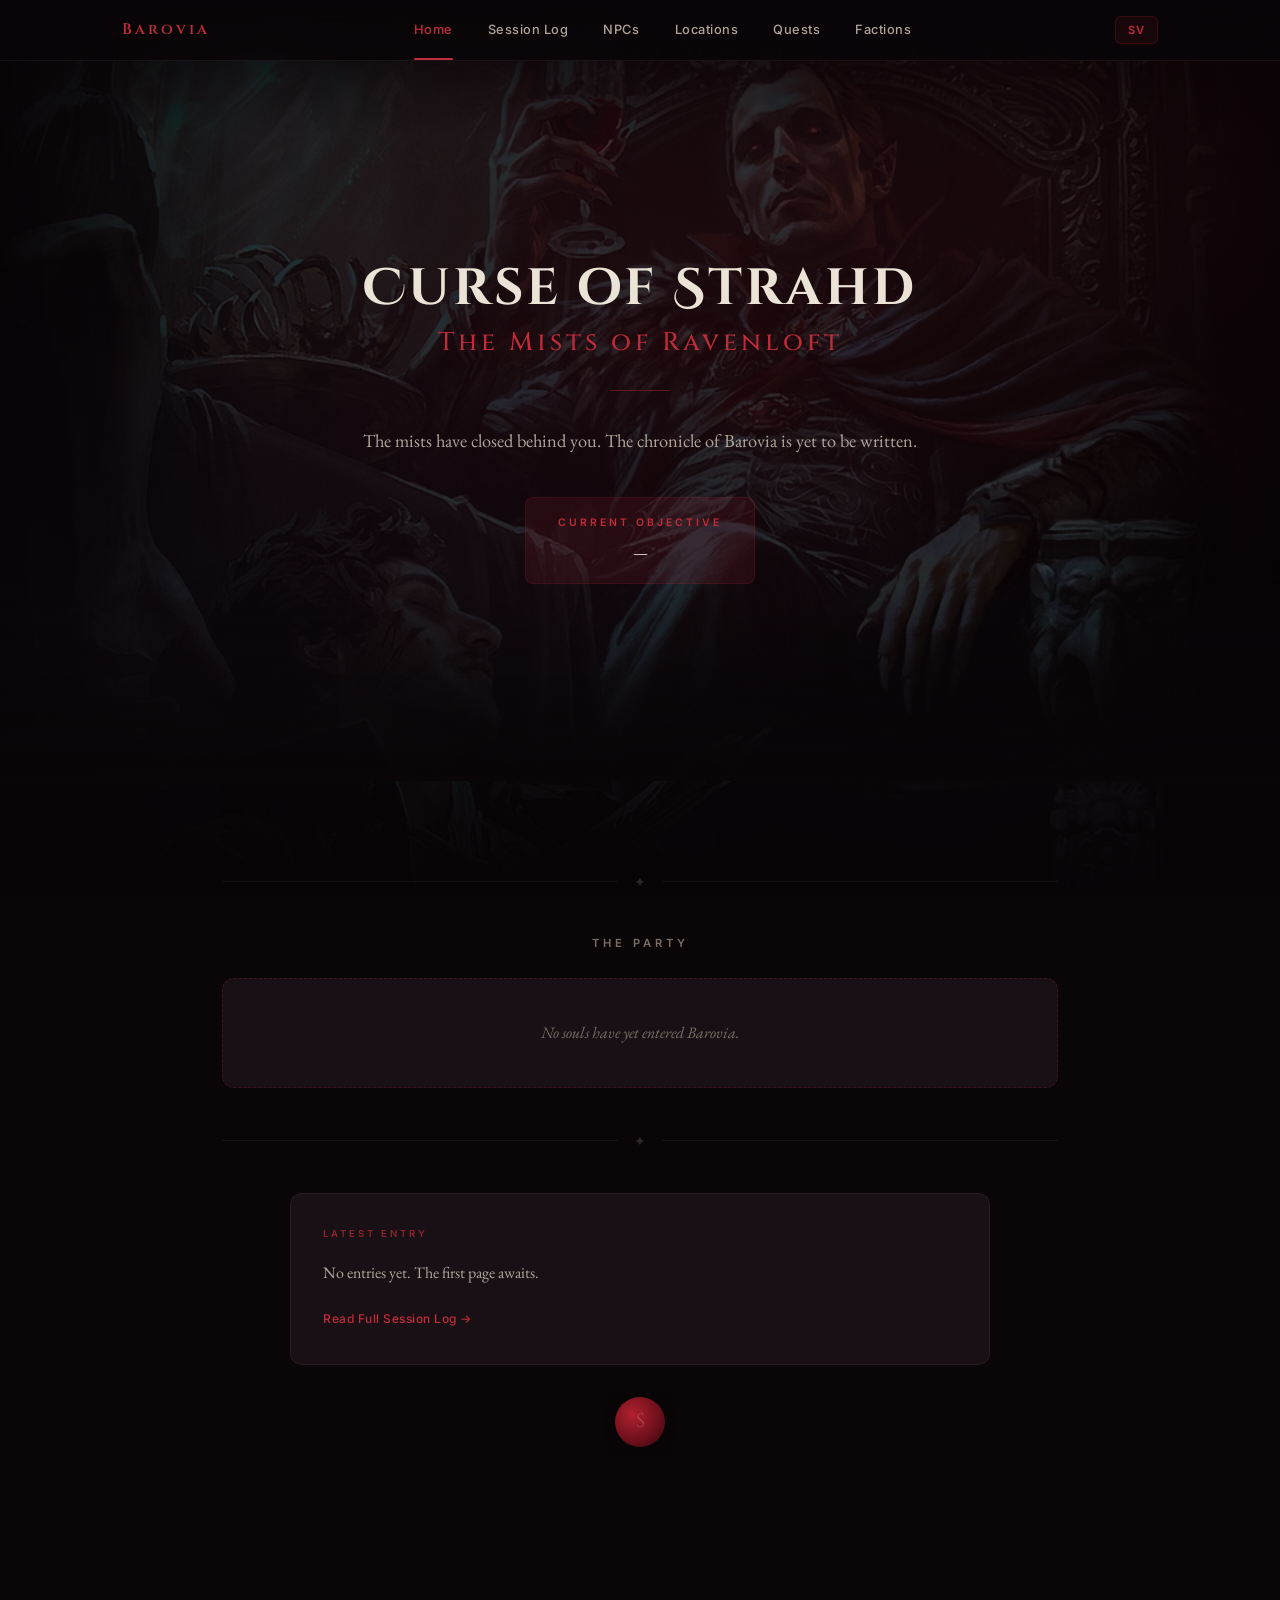
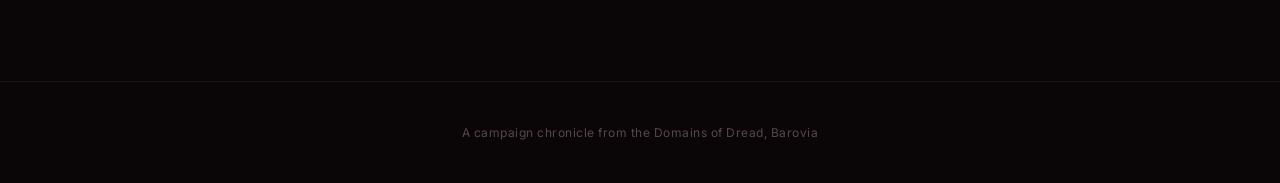
==== index.html @ 0f898496 "Initial Curse of Strahd campaign page Replica of the Phandelver campaign page (home, session log, NP" ====
<!DOCTYPE html>
<html lang="en">
<head>
  <meta charset="UTF-8">
  <meta name="viewport" content="width=device-width, initial-scale=1.0">
  <title>Curse of Strahd</title>
  <link rel="stylesheet" href="assets/css/styles.css">
  <link rel="icon" href="data:image/svg+xml,<svg xmlns='http://www.w3.org/2000/svg' viewBox='0 0 100 100'><text y='.9em' font-size='90'>🦇</text></svg>">
</head>
<body>
  <div class="page-bg"></div>

  <nav class="main-nav">
    <div class="nav-container">
      <a href="index.html" class="nav-brand">Barovia</a>
      <ul class="nav-links">
        <li><a href="index.html" data-i18n="nav.home">Home</a></li>
        <li><a href="sessions.html" data-i18n="nav.sessions">Session Log</a></li>
        <li><a href="npcs.html" data-i18n="nav.npcs">NPCs</a></li>
        <li><a href="locations.html" data-i18n="nav.locations">Locations</a></li>
        <li><a href="goals.html" data-i18n="nav.quests">Quests</a></li>
        <li><a href="factions.html" data-i18n="nav.factions">Factions</a></li>
      </ul>
      <div class="nav-right">
        <button class="lang-toggle" title="Byt till svenska">SV</button>
        <button class="nav-toggle" aria-label="Menu">☰</button>
      </div>
    </div>
  </nav>

  <section class="hero">
    <div class="hero-content">
      <h1 class="hero-title">
        Curse of Strahd
        <span>The Mists of Ravenloft</span>
      </h1>
      <div class="hero-divider"></div>
      <p class="hero-intro" data-i18n="home.intro">
        The mists have closed behind you. The chronicle of Barovia is yet to be written.
      </p>
      <div class="hero-goal">
        <span class="hero-goal-label" data-i18n="home.objective">Current Objective</span>
        <span id="hero-goal-text" data-i18n="home.objective.text">—</span>
      </div>
    </div>
  </section>

  <main class="page-wrapper">
    <div class="content-area">

      <div class="divider"><span class="divider-icon">✦</span></div>
      <h2 class="section-title" data-i18n="home.party">The Party</h2>

      <div class="party-grid" id="party-grid"></div>

      <div class="divider"><span class="divider-icon">✦</span></div>

      <div class="latest-session-preview">
        <div class="latest-session-label" data-i18n="home.latest">Latest Entry</div>
        <div class="latest-session-title" id="latest-session-title"></div>
        <div class="latest-session-summary" id="latest-summary"></div>
        <a href="sessions.html" class="btn-link" data-i18n="home.readmore">Read Full Session Log</a>
      </div>

      <div class="wax-seal">S</div>

    </div>
  </main>

  <footer class="main-footer" data-i18n="home.footer">
    A campaign chronicle from the Domains of Dread, Barovia
  </footer>

  <button class="scroll-top" aria-label="Scroll to top">↑</button>

  <script src="assets/js/data.js?v=1"></script>
  <script src="assets/js/i18n.js?v=1"></script>
  <script src="assets/js/app.js?v=1"></script>
  <script>
    campaignReady.then(() => {
      const partyGrid = document.getElementById('party-grid');
      if (!CAMPAIGN.party.length) partyGrid.innerHTML = emptyState('empty.party');
      CAMPAIGN.party.forEach(pc => {
        const card = document.createElement('div');
        card.className = 'party-card fade-in';
        card.innerHTML = `
          <div class="party-portrait">
            <img src="${pc.image}" alt="${pc.name}">
          </div>
          <div class="party-card-info">
            <div class="card-name">${pc.name}</div>
            <div class="card-detail">${pc.race} ${pc.class} (Lvl ${pc.level})</div>
            ${pc.subclass ? `<div class="card-subclass">${pc.subclass}</div>` : ''}
            <div class="card-player">${pc.player}</div>
          </div>`;
        partyGrid.appendChild(card);
      });

      function renderLatestSummary() {
        const latest = CAMPAIGN.sessions[CAMPAIGN.sessions.length - 1];
        if (!latest) {
          document.getElementById('latest-session-title').textContent = '';
          document.getElementById('latest-summary').innerHTML = `<p>${t('empty.latest')}</p>`;
          return;
        }
        document.getElementById('latest-session-title').textContent =
          `${latest.title}, ${latest.date}`;
        const st = getSessionText(latest.id);
        const recapText = (st && st.recap) || latest.what;
        const firstParagraph = recapText.split(/\n+/)[0];
        document.getElementById('latest-summary').innerHTML =
          `<p>${firstParagraph}</p>`;
      }
      renderLatestSummary();
      window.addEventListener('langchange', renderLatestSummary);
    });
  </script>
</body>
</html>
---- assets/css/styles.css ----
@import url('https://fonts.googleapis.com/css2?family=EB+Garamond:ital,wght@0,400;0,500;0,600;0,700;0,800;1,400;1,500&family=Inter:wght@300;400;500;600&family=Cinzel:wght@400;500;600;700;900&family=Cinzel+Decorative:wght@400;700;900&display=swap');

/* ═══════════════════════════════════════════════════════
   Barovian Gothic Theme
   Grave-black and bruised plum, blood-crimson accents,
   bone-white text, serif + sans-serif pairing
   ═══════════════════════════════════════════════════════ */

:root {
  /* Core palette */
  --bg-deepest: #0a0608;
  --bg-deep: #110b0e;
  --bg-card: #181014;
  --bg-card-hover: #20151b;
  --bg-surface: #271a21;
  --bg-surface-light: #312029;

  --text-primary: #ebe3d6;
  --text-secondary: #b0a49b;
  --text-muted: #7a6d68;
  --text-faded: #54484a;

  --accent-rgb: 194, 43, 58;
  --accent: #c22b3a;
  --accent-bright: #e04b58;
  --accent-dim: #8f2230;
  --accent-glow: rgba(var(--accent-rgb), 0.12);
  --accent-glow-strong: rgba(var(--accent-rgb), 0.25);

  --accent-red: #8f1a24;
  --accent-green: #4f6b4a;
  --accent-blue: #4a3a6b;

  --border: rgba(255, 235, 230, 0.06);
  --border-hover: rgba(var(--accent-rgb), 0.3);
  --shadow: rgba(0, 0, 0, 0.5);
  --shadow-heavy: rgba(0, 0, 0, 0.7);

  /* Typography */
  --font-heading: 'Cinzel', serif;
  --font-heading-decorative: 'Cinzel Decorative', 'Cinzel', serif;
  --font-body: 'EB Garamond', Georgia, serif;
  --font-ui: 'Inter', -apple-system, BlinkMacSystemFont, sans-serif;

  --radius: 8px;
  --radius-lg: 12px;
  --transition: 0.25s ease;
}

*, *::before, *::after {
  box-sizing: border-box;
  margin: 0;
  padding: 0;
}

html {
  scroll-behavior: smooth;
  font-size: 16px;
}

html {
  background-color: var(--bg-deepest);
}

body {
  font-family: var(--font-body);
  background-color: transparent;
  color: var(--text-primary);
  font-size: 1.125rem;
  line-height: 1.75;
  min-height: 100vh;
  -webkit-font-smoothing: antialiased;
}

::selection {
  background: var(--accent-glow-strong);
  color: var(--text-primary);
}

/* ═══════════════════════ NAVIGATION ═══════════════════════ */

.main-nav {
  position: sticky;
  top: 0;
  z-index: 100;
  background: rgba(10, 6, 8, 0.82);
  backdrop-filter: blur(20px);
  -webkit-backdrop-filter: blur(20px);
  border-bottom: 1px solid var(--border);
  padding: 0;
}

.nav-container {
  max-width: 1100px;
  margin: 0 auto;
  display: flex;
  align-items: center;
  justify-content: space-between;
  padding: 0 2rem;
  height: 60px;
}

.nav-brand {
  font-family: var(--font-heading);
  color: var(--accent);
  font-size: 0.95rem;
  text-decoration: none;
  letter-spacing: 3px;
  font-weight: 600;
  transition: color var(--transition);
}

.nav-brand:hover {
  color: var(--accent-bright);
}

.nav-links {
  display: flex;
  list-style: none;
  gap: 0;
  align-items: center;
}

.nav-links a {
  display: block;
  padding: 0 1.1rem;
  color: var(--text-secondary);
  text-decoration: none;
  font-family: var(--font-ui);
  font-size: 0.8rem;
  font-weight: 500;
  letter-spacing: 0.5px;
  transition: color var(--transition);
  line-height: 60px;
  position: relative;
}

.nav-links a:hover {
  color: var(--text-primary);
}

.nav-links a.active {
  color: var(--accent);
}

.nav-links a.active::after {
  content: '';
  position: absolute;
  bottom: 0;
  left: 1.1rem;
  right: 1.1rem;
  height: 2px;
  background: var(--accent);
  border-radius: 1px;
}

.nav-right {
  display: flex;
  align-items: center;
  gap: 0.75rem;
}

.lang-toggle {
  padding: 0.35rem 0.75rem;
  font-family: var(--font-ui);
  font-size: 0.7rem;
  font-weight: 600;
  letter-spacing: 1px;
  background: rgba(var(--accent-rgb), 0.08);
  border: 1px solid rgba(var(--accent-rgb), 0.2);
  border-radius: 6px;
  color: var(--accent);
  cursor: pointer;
  transition: all var(--transition);
}

.lang-toggle:hover {
  background: rgba(var(--accent-rgb), 0.15);
  border-color: var(--accent);
}

.nav-toggle {
  display: none;
  background: none;
  border: none;
  color: var(--text-secondary);
  font-size: 1.3rem;
  cursor: pointer;
  padding: 0.5rem;
}

/* ═══════════════════════ HERO SECTION ═══════════════════════ */

.hero {
  position: relative;
  min-height: 80vh;
  display: flex;
  align-items: center;
  justify-content: center;
  text-align: center;
  overflow: hidden;
  background: transparent;
}

.hero::before {
  content: '';
  position: absolute;
  inset: 0;
  background:
    radial-gradient(ellipse at 50% 40%, rgba(var(--accent-rgb), 0.06) 0%, transparent 60%),
    radial-gradient(ellipse at 20% 80%, rgba(60, 40, 90, 0.07) 0%, transparent 50%),
    radial-gradient(ellipse at 80% 20%, rgba(140, 16, 30, 0.08) 0%, transparent 50%);
}

.hero::after {
  content: '';
  position: absolute;
  bottom: 0;
  left: 0;
  right: 0;
  height: 200px;
  background: linear-gradient(to top, var(--bg-deepest), transparent);
}

.hero-content {
  position: relative;
  z-index: 2;
  max-width: 720px;
  padding: 4rem 2rem;
}

.hero-subtitle {
  font-family: var(--font-ui);
  color: var(--text-muted);
  font-size: 0.75rem;
  font-weight: 500;
  letter-spacing: 4px;
  text-transform: uppercase;
  margin-bottom: 1.5rem;
}

.hero-title {
  font-family: var(--font-heading-decorative);
  color: var(--text-primary);
  font-size: clamp(2rem, 5vw, 3.2rem);
  font-weight: 700;
  letter-spacing: 3px;
  margin-bottom: 0.5rem;
  line-height: 1.2;
}

.hero-title span {
  display: block;
  text-shadow: 0 0 24px rgba(var(--accent-rgb), 0.35);
  font-family: var(--font-heading);
  font-size: 0.5em;
  color: var(--accent);
  letter-spacing: 4px;
  margin-top: 0.5rem;
  font-weight: 500;
}

.hero-divider {
  width: 60px;
  height: 1px;
  background: var(--accent-dim);
  margin: 2rem auto;
  opacity: 0.6;
}

.hero-intro {
  color: var(--text-secondary);
  font-size: 1.15rem;
  max-width: 600px;
  margin: 0 auto 2.5rem;
  line-height: 1.85;
}

.hero-goal {
  display: inline-block;
  background: var(--accent-glow);
  border: 1px solid rgba(var(--accent-rgb), 0.15);
  border-radius: var(--radius);
  padding: 1rem 2rem;
  color: var(--text-primary);
  font-family: var(--font-body);
  font-size: 1rem;
}

.hero-goal-label {
  display: block;
  font-family: var(--font-ui);
  font-size: 0.65rem;
  font-weight: 600;
  text-transform: uppercase;
  letter-spacing: 3px;
  margin-bottom: 0.4rem;
  color: var(--accent);
}

/* ═══════════════════════ PAGE STRUCTURE ═══════════════════════ */

.page-wrapper {
  min-height: 100vh;
  background: transparent;
  position: relative;
}

/* Fixed background with fade overlay */
.page-bg {
  position: fixed;
  top: 0;
  left: 0;
  right: 0;
  bottom: 0;
  z-index: -1;
  background: url('../images/bg-strahd.webp') center center / cover no-repeat fixed;
  opacity: 0.22;
  filter: saturate(0.7) contrast(1.05);
  pointer-events: none;
}

.page-bg::after {
  content: '';
  position: absolute;
  inset: 0;
  background:
    linear-gradient(180deg, var(--bg-deepest) 0%, transparent 15%, transparent 70%, var(--bg-deepest) 100%),
    linear-gradient(90deg, var(--bg-deepest) 0%, transparent 20%, transparent 80%, var(--bg-deepest) 100%),
    radial-gradient(ellipse at 50% 30%, rgba(120, 10, 25, 0.25) 0%, transparent 70%);
}

.content-area {
  max-width: 900px;
  margin: 0 auto;
  padding: 3rem 2rem 6rem;
}

.content-area.wide {
  max-width: 1100px;
}

.page-header {
  text-align: center;
  padding: 4rem 2rem 2.5rem;
  border-bottom: 1px solid var(--border);
}

.page-title {
  font-family: var(--font-heading);
  color: var(--text-primary);
  font-size: clamp(1.6rem, 3.5vw, 2.2rem);
  letter-spacing: 3px;
  font-weight: 600;
  margin-bottom: 0.5rem;
}

.page-subtitle {
  font-family: var(--font-ui);
  color: var(--text-muted);
  font-size: 0.85rem;
  font-weight: 400;
  letter-spacing: 0.5px;
}

/* ═══════════════════════ DIVIDERS ═══════════════════════ */

.divider {
  display: flex;
  align-items: center;
  gap: 1rem;
  margin: 2.5rem 0;
  color: var(--text-faded);
}

.divider::before, .divider::after {
  content: '';
  flex: 1;
  height: 1px;
  background: var(--border);
}

.divider-icon {
  font-size: 0.9rem;
  opacity: 0.5;
}

/* ═══════════════════════ PARTY SECTION ═══════════════════════ */

.section-title {
  font-family: var(--font-ui);
  text-align: center;
  font-size: 0.7rem;
  font-weight: 600;
  letter-spacing: 4px;
  text-transform: uppercase;
  color: var(--text-muted);
  margin-bottom: 1.5rem;
}

.party-grid {
  display: grid;
  grid-template-columns: repeat(4, 1fr);
  gap: 1.25rem;
  margin: 0 0 2rem;
}

.party-card {
  background: var(--bg-card);
  border: 1px solid var(--border);
  border-radius: var(--radius-lg);
  overflow: hidden;
  text-align: center;
  transition: all var(--transition);
}

.party-card:hover {
  border-color: var(--border-hover);
  transform: translateY(-2px);
  box-shadow: 0 8px 30px rgba(0, 0, 0, 0.3);
}

.party-portrait {
  width: 100%;
  aspect-ratio: 1;
  overflow: hidden;
  background: var(--bg-surface);
}

.party-portrait img {
  width: 100%;
  height: 100%;
  object-fit: cover;
  object-position: center 15%;
  transition: transform 0.4s ease;
}

.party-card:hover .party-portrait img {
  transform: scale(1.05);
}

.party-card-info {
  padding: 1rem;
}

.party-card .card-name {
  font-family: var(--font-heading);
  color: var(--text-primary);
  font-size: 0.9rem;
  font-weight: 600;
  letter-spacing: 1px;
}

.party-card .card-detail {
  font-family: var(--font-ui);
  color: var(--text-muted);
  font-size: 0.75rem;
  margin-top: 0.15rem;
  font-weight: 400;
}

.party-card .card-subclass {
  font-family: var(--font-ui);
  color: var(--accent);
  font-size: 0.7rem;
  margin-top: 0.1rem;
  font-weight: 500;
  font-style: italic;
}

.party-card .card-player {
  font-family: var(--font-ui);
  font-size: 0.65rem;
  color: var(--text-faded);
  margin-top: 0.4rem;
  text-transform: uppercase;
  letter-spacing: 1.5px;
  font-weight: 500;
}

/* ═══════════════════════ SESSION LOG ═══════════════════════ */

.session-list {
  display: flex;
  flex-direction: column;
  gap: 1rem;
}

.session-entry {
  background: var(--bg-card);
  border: 1px solid var(--border);
  border-radius: var(--radius-lg);
  overflow: hidden;
  transition: border-color var(--transition);
}

.session-entry:hover,
.session-entry.open {
  border-color: rgba(255, 255, 255, 0.1);
}

.session-header {
  display: flex;
  align-items: center;
  justify-content: space-between;
  padding: 1.25rem 1.5rem;
  cursor: pointer;
  user-select: none;
  transition: background var(--transition);
}

.session-header:hover {
  background: rgba(255, 255, 255, 0.02);
}

.session-header-left {
  display: flex;
  align-items: center;
  gap: 1rem;
}

.session-number {
  font-family: var(--font-heading);
  color: var(--accent-dim);
  font-size: 1.2rem;
  font-weight: 600;
  min-width: 40px;
  opacity: 0.7;
}

.session-title {
  font-family: var(--font-heading);
  color: var(--text-primary);
  font-size: 1rem;
  letter-spacing: 1px;
  font-weight: 500;
}

.session-date {
  font-family: var(--font-ui);
  color: var(--text-muted);
  font-size: 0.75rem;
  margin-top: 0.1rem;
}

.session-toggle {
  color: var(--text-faded);
  font-size: 0.8rem;
  transition: transform var(--transition);
}

.session-entry.open .session-toggle {
  transform: rotate(180deg);
}

.session-body {
  max-height: 0;
  overflow: hidden;
  transition: max-height 0.5s ease;
}

.session-entry.open .session-body {
  max-height: 8000px;
}

.session-content {
  padding: 0 1.5rem 2rem;
}

.session-category {
  margin-top: 2rem;
}

.session-category:first-child {
  margin-top: 0.5rem;
}

.category-header {
  display: flex;
  align-items: center;
  gap: 0.5rem;
  margin-bottom: 0.75rem;
}

.category-icon {
  font-size: 0.9rem;
  width: 20px;
  text-align: center;
  opacity: 0.7;
}

.category-title {
  font-family: var(--font-ui);
  font-size: 0.7rem;
  font-weight: 600;
  letter-spacing: 2px;
  text-transform: uppercase;
  color: var(--accent-dim);
}

/* Prose style for session content */
.session-prose {
  color: var(--text-secondary);
  font-size: 1.05rem;
  line-height: 1.85;
}

.session-prose p {
  margin-bottom: 0.75rem;
  text-indent: 0;
}

.session-prose p:last-child {
  margin-bottom: 0;
}

/* Keep bullet lists as fallback */
.category-list {
  list-style: none;
  padding-left: 0;
}

.category-list li {
  position: relative;
  padding: 0.2rem 0 0.2rem 1rem;
  color: var(--text-secondary);
  font-size: 1rem;
  line-height: 1.75;
}

.category-list li::before {
  content: '·';
  position: absolute;
  left: 0;
  color: var(--accent-dim);
  font-weight: 700;
}

.session-goal-box {
  margin-top: 2rem;
  padding: 1.25rem 1.5rem;
  background: var(--accent-glow);
  border-left: 2px solid var(--accent-dim);
  border-radius: 0 var(--radius) var(--radius) 0;
}

.session-goal-text {
  color: var(--text-primary);
  font-style: italic;
  font-size: 1.05rem;
  line-height: 1.7;
}

/* ═══════════════════════ SEARCH & FILTER ═══════════════════════ */

.search-bar {
  display: flex;
  gap: 0.75rem;
  margin-bottom: 2rem;
  align-items: center;
  flex-wrap: wrap;
}

.search-input {
  flex: 1;
  min-width: 200px;
  padding: 0.7rem 1rem;
  font-family: var(--font-ui);
  font-size: 0.85rem;
  background: var(--bg-card);
  border: 1px solid var(--border);
  border-radius: var(--radius);
  color: var(--text-primary);
  transition: all var(--transition);
}

.search-input::placeholder {
  color: var(--text-faded);
}

.search-input:focus {
  outline: none;
  border-color: var(--accent-dim);
  box-shadow: 0 0 0 3px var(--accent-glow);
}

.filter-btn {
  padding: 0.5rem 0.9rem;
  font-family: var(--font-ui);
  font-size: 0.7rem;
  font-weight: 600;
  letter-spacing: 0.5px;
  background: var(--bg-card);
  border: 1px solid var(--border);
  border-radius: var(--radius);
  color: var(--text-muted);
  cursor: pointer;
  transition: all var(--transition);
}

.filter-btn:hover {
  border-color: rgba(255, 255, 255, 0.15);
  color: var(--text-primary);
}

.filter-btn.active {
  border-color: var(--accent-dim);
  color: var(--accent);
  background: var(--accent-glow);
}

/* ═══════════════════════ NPC CARDS ═══════════════════════ */

.npc-grid {
  display: grid;
  grid-template-columns: repeat(auto-fill, minmax(260px, 1fr));
  gap: 1.25rem;
}

.npc-card {
  background: var(--bg-card);
  border: 1px solid var(--border);
  border-radius: var(--radius-lg);
  overflow: hidden;
  transition: all var(--transition);
}

.npc-card:hover {
  border-color: var(--border-hover);
  transform: translateY(-3px);
  box-shadow: 0 12px 40px rgba(0, 0, 0, 0.3);
}

.npc-portrait {
  width: 100%;
  aspect-ratio: 1;
  background: var(--bg-surface);
  display: flex;
  align-items: center;
  justify-content: center;
  position: relative;
  overflow: hidden;
}

.npc-portrait img {
  width: 100%;
  height: 100%;
  object-fit: cover;
  object-position: center 15%;
  transition: transform 0.4s ease;
}

.npc-card:hover .npc-portrait img {
  transform: scale(1.05);
}

.npc-portrait-placeholder {
  font-family: var(--font-heading);
  color: var(--accent-dim);
  font-size: 2.5rem;
  opacity: 0.25;
}

.npc-info {
  padding: 1.25rem;
}

.npc-name {
  font-family: var(--font-heading);
  color: var(--text-primary);
  font-size: 1rem;
  font-weight: 600;
  letter-spacing: 0.5px;
  margin-bottom: 0.6rem;
}

.npc-detail {
  font-size: 0.9rem;
  color: var(--text-secondary);
  margin-bottom: 0.5rem;
  line-height: 1.6;
}

.npc-detail-label {
  font-family: var(--font-ui);
  font-size: 0.6rem;
  font-weight: 600;
  text-transform: uppercase;
  letter-spacing: 1.5px;
  color: var(--text-muted);
  display: block;
  margin-bottom: 0.2rem;
}

.npc-locations {
  display: flex;
  flex-wrap: wrap;
  gap: 0.35rem;
  margin-top: 0.5rem;
}

.npc-tag {
  display: inline-block;
  padding: 0.2rem 0.6rem;
  font-family: var(--font-ui);
  font-size: 0.6rem;
  font-weight: 500;
  letter-spacing: 0.3px;
  background: var(--bg-surface);
  border: 1px solid var(--border);
  border-radius: 4px;
  color: var(--text-muted);
}

.npc-session-badge {
  display: inline-block;
  padding: 0.2rem 0.6rem;
  font-family: var(--font-ui);
  font-size: 0.6rem;
  font-weight: 500;
  background: var(--accent-glow);
  border-radius: 4px;
  color: var(--accent-dim);
  margin-top: 0.75rem;
}

/* ═══════════════════════ LOCATION CARDS ═══════════════════════ */

.location-grid {
  display: grid;
  grid-template-columns: repeat(auto-fill, minmax(340px, 1fr));
  gap: 1.25rem;
}

.location-card {
  background: var(--bg-card);
  border: 1px solid var(--border);
  border-radius: var(--radius-lg);
  overflow: hidden;
  transition: all var(--transition);
}

.location-card:hover {
  border-color: rgba(255, 255, 255, 0.1);
  box-shadow: 0 8px 24px rgba(0, 0, 0, 0.2);
}

.location-card-header {
  padding: 1.25rem 1.5rem;
  border-bottom: 1px solid var(--border);
  display: flex;
  justify-content: space-between;
  align-items: center;
}

.location-name {
  font-family: var(--font-heading);
  color: var(--text-primary);
  font-size: 1rem;
  font-weight: 600;
  letter-spacing: 0.5px;
}

.location-sessions {
  display: flex;
  gap: 0.3rem;
}

.location-session-tag {
  display: inline-block;
  padding: 0.15rem 0.5rem;
  font-family: var(--font-ui);
  font-size: 0.6rem;
  font-weight: 600;
  background: var(--accent-glow);
  border-radius: 4px;
  color: var(--accent-dim);
  letter-spacing: 0.5px;
}

.location-events {
  padding: 1rem 1.5rem 1.25rem;
  list-style: none;
}

.location-events li {
  position: relative;
  padding: 0.35rem 0 0.35rem 1.5rem;
  font-size: 0.9rem;
  color: var(--text-secondary);
  line-height: 1.65;
  border-left: 1px solid rgba(var(--accent-rgb), 0.12);
  margin-left: 0.25rem;
}

.location-events li::before {
  content: '';
  position: absolute;
  left: -3.5px;
  top: 0.75rem;
  width: 7px;
  height: 7px;
  border-radius: 50%;
  background: var(--accent-dim);
  opacity: 0.6;
}

/* ═══════════════════════ QUEST / GOALS ═══════════════════════ */

.goals-board {
  display: grid;
  gap: 2.5rem;
}

.goals-section-title {
  font-family: var(--font-ui);
  font-size: 0.7rem;
  font-weight: 600;
  letter-spacing: 3px;
  text-transform: uppercase;
  color: var(--text-muted);
  margin-bottom: 1rem;
  padding-bottom: 0.75rem;
  border-bottom: 1px solid var(--border);
  display: flex;
  align-items: center;
  gap: 0.5rem;
}

.quest-list {
  display: flex;
  flex-direction: column;
  gap: 0.75rem;
}

.quest-card {
  display: flex;
  align-items: flex-start;
  gap: 1rem;
  padding: 1.25rem 1.5rem;
  background: var(--bg-card);
  border: 1px solid var(--border);
  border-radius: var(--radius-lg);
  transition: all var(--transition);
}

.quest-card:hover {
  border-color: rgba(255, 255, 255, 0.1);
  background: var(--bg-card-hover);
}

.quest-card.completed {
  opacity: 0.45;
}

.quest-card.completed .quest-text {
  text-decoration: line-through;
  text-decoration-color: var(--text-faded);
}

.quest-icon {
  font-size: 1.2rem;
  min-width: 24px;
  text-align: center;
  padding-top: 0.15rem;
}

.quest-content {
  flex: 1;
}

.quest-text {
  color: var(--text-primary);
  font-size: 1rem;
  line-height: 1.6;
}

.quest-meta {
  font-family: var(--font-ui);
  font-size: 0.65rem;
  font-weight: 500;
  color: var(--text-faded);
  letter-spacing: 1px;
  text-transform: uppercase;
  margin-top: 0.25rem;
}

/* ═══════════════════════ LATEST SESSION PREVIEW ═══════════════════════ */

.latest-session-preview {
  max-width: 700px;
  margin: 2.5rem auto 0;
  background: var(--bg-card);
  border: 1px solid var(--border);
  border-radius: var(--radius-lg);
  padding: 2rem;
}

.latest-session-label {
  font-family: var(--font-ui);
  font-size: 0.6rem;
  font-weight: 600;
  text-transform: uppercase;
  letter-spacing: 3px;
  color: var(--accent-dim);
  margin-bottom: 0.5rem;
}

.latest-session-title {
  font-family: var(--font-heading);
  color: var(--text-primary);
  font-size: 1.2rem;
  font-weight: 500;
  letter-spacing: 1px;
  margin-bottom: 1rem;
}

.latest-session-summary {
  color: var(--text-secondary);
  font-size: 1rem;
  line-height: 1.8;
}

.btn-link {
  display: inline-block;
  margin-top: 1.25rem;
  font-family: var(--font-ui);
  font-size: 0.75rem;
  font-weight: 500;
  letter-spacing: 0.5px;
  color: var(--accent);
  text-decoration: none;
  transition: color var(--transition);
}

.btn-link:hover {
  color: var(--accent-bright);
}

.btn-link::after {
  content: ' →';
}

/* ═══════════════════════ FACTIONS ═══════════════════════ */

.faction-grid {
  display: grid;
  grid-template-columns: repeat(auto-fill, minmax(340px, 1fr));
  gap: 2rem;
}

.faction-card {
  background: var(--bg-card);
  border: 1px solid var(--border);
  border-radius: var(--radius-lg);
  padding: 2rem;
  transition: border-color var(--transition), box-shadow var(--transition);
}

.faction-card:hover {
  border-color: var(--border-hover);
  box-shadow: 0 4px 20px var(--shadow);
}

.faction-header {
  display: flex;
  align-items: center;
  gap: 0.75rem;
  margin-bottom: 1rem;
}

.faction-icon {
  font-size: 1.8rem;
}

.faction-name {
  font-family: var(--font-heading);
  font-size: 1.3rem;
  color: var(--accent);
  letter-spacing: 0.04em;
}

.faction-description {
  color: var(--text-secondary);
  font-size: 1rem;
  line-height: 1.7;
  margin-bottom: 1.5rem;
}

.faction-section {
  margin-top: 1rem;
}

.faction-label {
  font-family: var(--font-ui);
  font-size: 0.7rem;
  font-weight: 600;
  text-transform: uppercase;
  letter-spacing: 0.08em;
  color: var(--accent-dim);
  margin-bottom: 0.5rem;
}

.faction-tags {
  display: flex;
  flex-wrap: wrap;
  gap: 0.4rem;
}

.faction-member-tag,
.faction-contact-tag {
  font-family: var(--font-ui);
  font-size: 0.8rem;
  padding: 0.25rem 0.75rem;
  border-radius: 999px;
  border: 1px solid var(--border);
}

.faction-member-tag {
  background: var(--accent-glow);
  color: var(--accent-bright);
  border-color: var(--accent-dim);
}

.faction-contact-tag {
  background: var(--bg-surface);
  color: var(--text-secondary);
}

/* ═══════════════════════ EMPTY STATE ═══════════════════════ */

.empty-state {
  grid-column: 1 / -1;
  text-align: center;
  padding: 2.5rem 1.5rem;
  background: var(--bg-card);
  border: 1px dashed rgba(var(--accent-rgb), 0.2);
  border-radius: var(--radius-lg);
  color: var(--text-muted);
  font-style: italic;
  font-size: 1rem;
}

/* ═══════════════════════ FOOTER ═══════════════════════ */

.main-footer {
  text-align: center;
  padding: 2.5rem 2rem;
  background: var(--bg-deepest);
  border-top: 1px solid var(--border);
  color: var(--text-faded);
  font-family: var(--font-ui);
  font-size: 0.75rem;
  letter-spacing: 0.5px;
}

/* ═══════════════════════ DECORATIVE ═══════════════════════ */

.wax-seal {
  display: flex;
  width: 50px;
  height: 50px;
  border-radius: 50%;
  background: radial-gradient(circle at 35% 35%, #b0202f, #6a0f1a 60%, #2e050b);
  box-shadow: 0 2px 12px rgba(0, 0, 0, 0.4);
  align-items: center;
  justify-content: center;
  font-family: var(--font-heading);
  color: rgba(255, 255, 255, 0.2);
  font-size: 1.2rem;
  margin: 2rem auto;
}

/* ═══════════════════════ SCROLL TO TOP ═══════════════════════ */

.scroll-top {
  position: fixed;
  bottom: 2rem;
  right: 2rem;
  width: 40px;
  height: 40px;
  border-radius: 50%;
  background: var(--bg-surface);
  border: 1px solid var(--border);
  color: var(--text-muted);
  font-size: 1rem;
  cursor: pointer;
  opacity: 0;
  visibility: hidden;
  transition: all var(--transition);
  z-index: 50;
  display: flex;
  align-items: center;
  justify-content: center;
}

.scroll-top.visible {
  opacity: 1;
  visibility: visible;
}

.scroll-top:hover {
  border-color: var(--accent-dim);
  color: var(--accent);
}

/* ═══════════════════════ ANIMATIONS ═══════════════════════ */

@keyframes fadeInUp {
  from { opacity: 0; transform: translateY(16px); }
  to { opacity: 1; transform: translateY(0); }
}

.fade-in {
  animation: fadeInUp 0.5s ease forwards;
  opacity: 0;
}

.fade-in:nth-child(1) { animation-delay: 0.03s; }
.fade-in:nth-child(2) { animation-delay: 0.06s; }
.fade-in:nth-child(3) { animation-delay: 0.09s; }
.fade-in:nth-child(4) { animation-delay: 0.12s; }
.fade-in:nth-child(5) { animation-delay: 0.15s; }
.fade-in:nth-child(6) { animation-delay: 0.18s; }
.fade-in:nth-child(7) { animation-delay: 0.21s; }
.fade-in:nth-child(8) { animation-delay: 0.24s; }
.fade-in:nth-child(9) { animation-delay: 0.27s; }
.fade-in:nth-child(10) { animation-delay: 0.30s; }

/* ═══════════════════════ RESPONSIVE ═══════════════════════ */

@media (max-width: 768px) {
  .nav-links {
    display: none;
    position: absolute;
    top: 100%;
    left: 0;
    right: 0;
    flex-direction: column;
    background: var(--bg-deep);
    border-bottom: 1px solid var(--border);
    box-shadow: 0 8px 30px var(--shadow-heavy);
  }

  .nav-links.open {
    display: flex;
  }

  .nav-links a {
    padding: 0.9rem 2rem;
    line-height: 1.4;
    border-bottom: 1px solid var(--border);
  }

  .nav-toggle {
    display: block;
  }

  .nav-right {
    order: 2;
  }

  .hero {
    min-height: 65vh;
  }

  .hero-content {
    padding: 3rem 1.25rem;
  }

  .hero-intro {
    font-size: 1.05rem;
  }

  .hero-goal {
    padding: 0.85rem 1.25rem;
  }

  .content-area {
    padding: 2rem 1.25rem 4rem;
  }

  .party-grid {
    grid-template-columns: repeat(2, 1fr);
  }

  .npc-grid {
    grid-template-columns: repeat(auto-fill, minmax(200px, 1fr));
  }

  .location-grid {
    grid-template-columns: 1fr;
  }

  .faction-grid {
    grid-template-columns: 1fr;
    gap: 1.25rem;
  }

  .faction-card {
    padding: 1.5rem;
  }

  .session-header {
    padding: 1rem 1.25rem;
  }

  .session-content {
    padding: 0 1.25rem 1.5rem;
  }

  .search-bar {
    flex-direction: row;
    flex-wrap: wrap;
  }

  .search-bar .search-input {
    width: 100%;
    flex: 1 1 100%;
  }

  .search-bar .filter-btn {
    flex: 1 1 auto;
    min-width: 0;
    padding: 0.55rem 0.5rem;
    text-align: center;
  }

  .latest-session-preview {
    padding: 1.5rem;
  }

  .page-header {
    padding: 3rem 1.25rem 2rem;
  }

  .quest-card {
    padding: 1rem 1.25rem;
  }
}

@media (max-width: 480px) {
  .party-grid {
    grid-template-columns: 1fr 1fr;
    gap: 0.75rem;
  }

  .party-card-info {
    padding: 0.75rem;
  }

  .party-card .card-name {
    font-size: 0.8rem;
  }

  .npc-grid {
    grid-template-columns: 1fr;
  }

  .session-header-left {
    gap: 0.6rem;
  }

  .session-number {
    font-size: 1rem;
    min-width: 30px;
  }

  .session-title {
    font-size: 0.9rem;
  }

  .location-card-header {
    padding: 1rem 1.25rem;
    flex-wrap: wrap;
    gap: 0.5rem;
  }
}
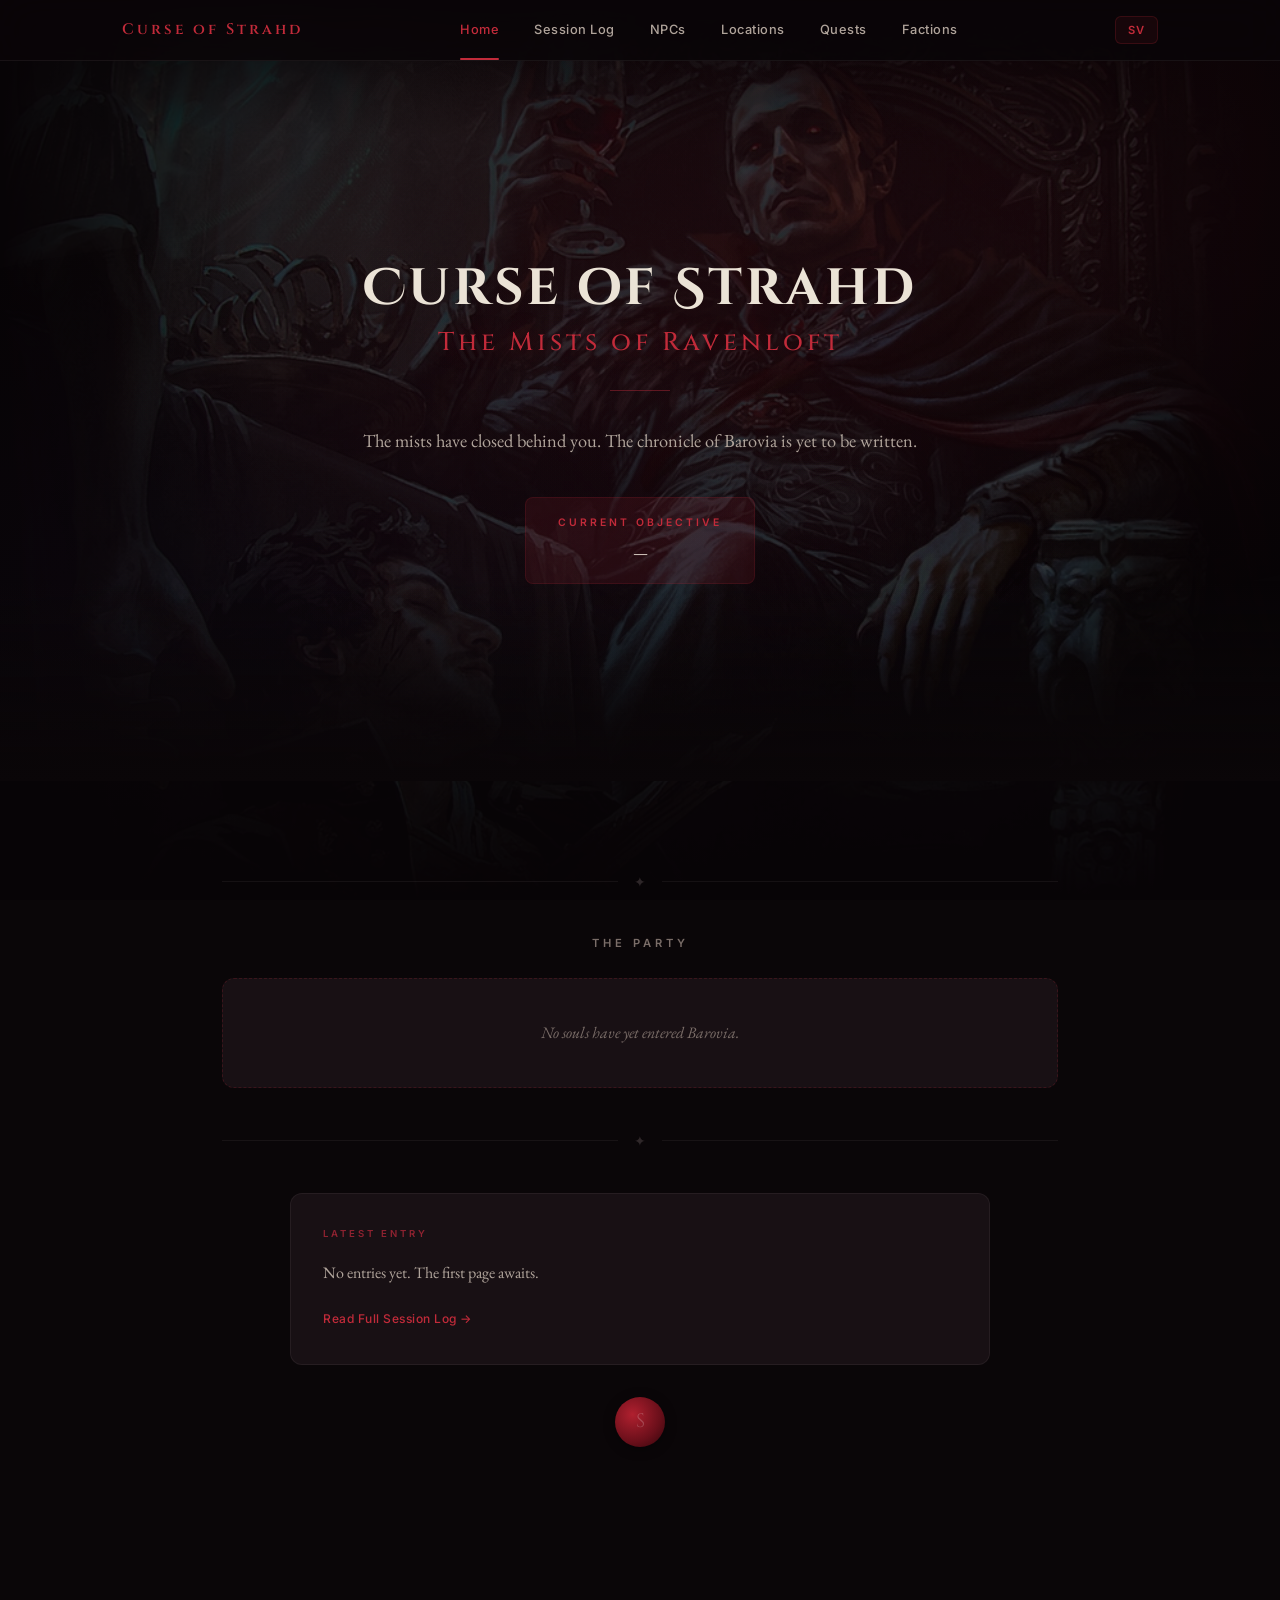
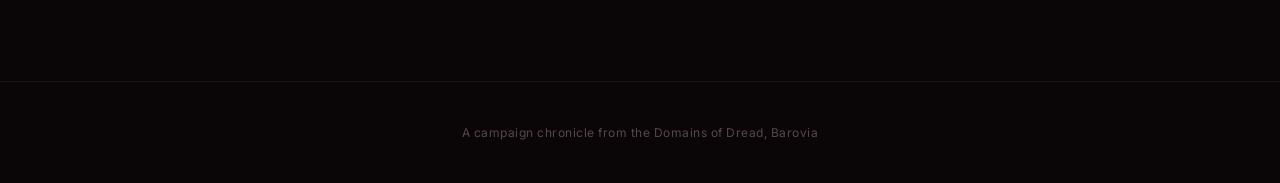
==== commit 03eccaeb: "Use Curse of Strahd as nav brand Co-Authored-By: Claude Opus 5 <noreply@anthropic.com>" ====
--- a/index.html
+++ b/index.html
@@ -12,7 +12,7 @@
 
   <nav class="main-nav">
     <div class="nav-container">
-      <a href="index.html" class="nav-brand">Barovia</a>
+      <a href="index.html" class="nav-brand">Curse of Strahd</a>
       <ul class="nav-links">
         <li><a href="index.html" data-i18n="nav.home">Home</a></li>
         <li><a href="sessions.html" data-i18n="nav.sessions">Session Log</a></li>
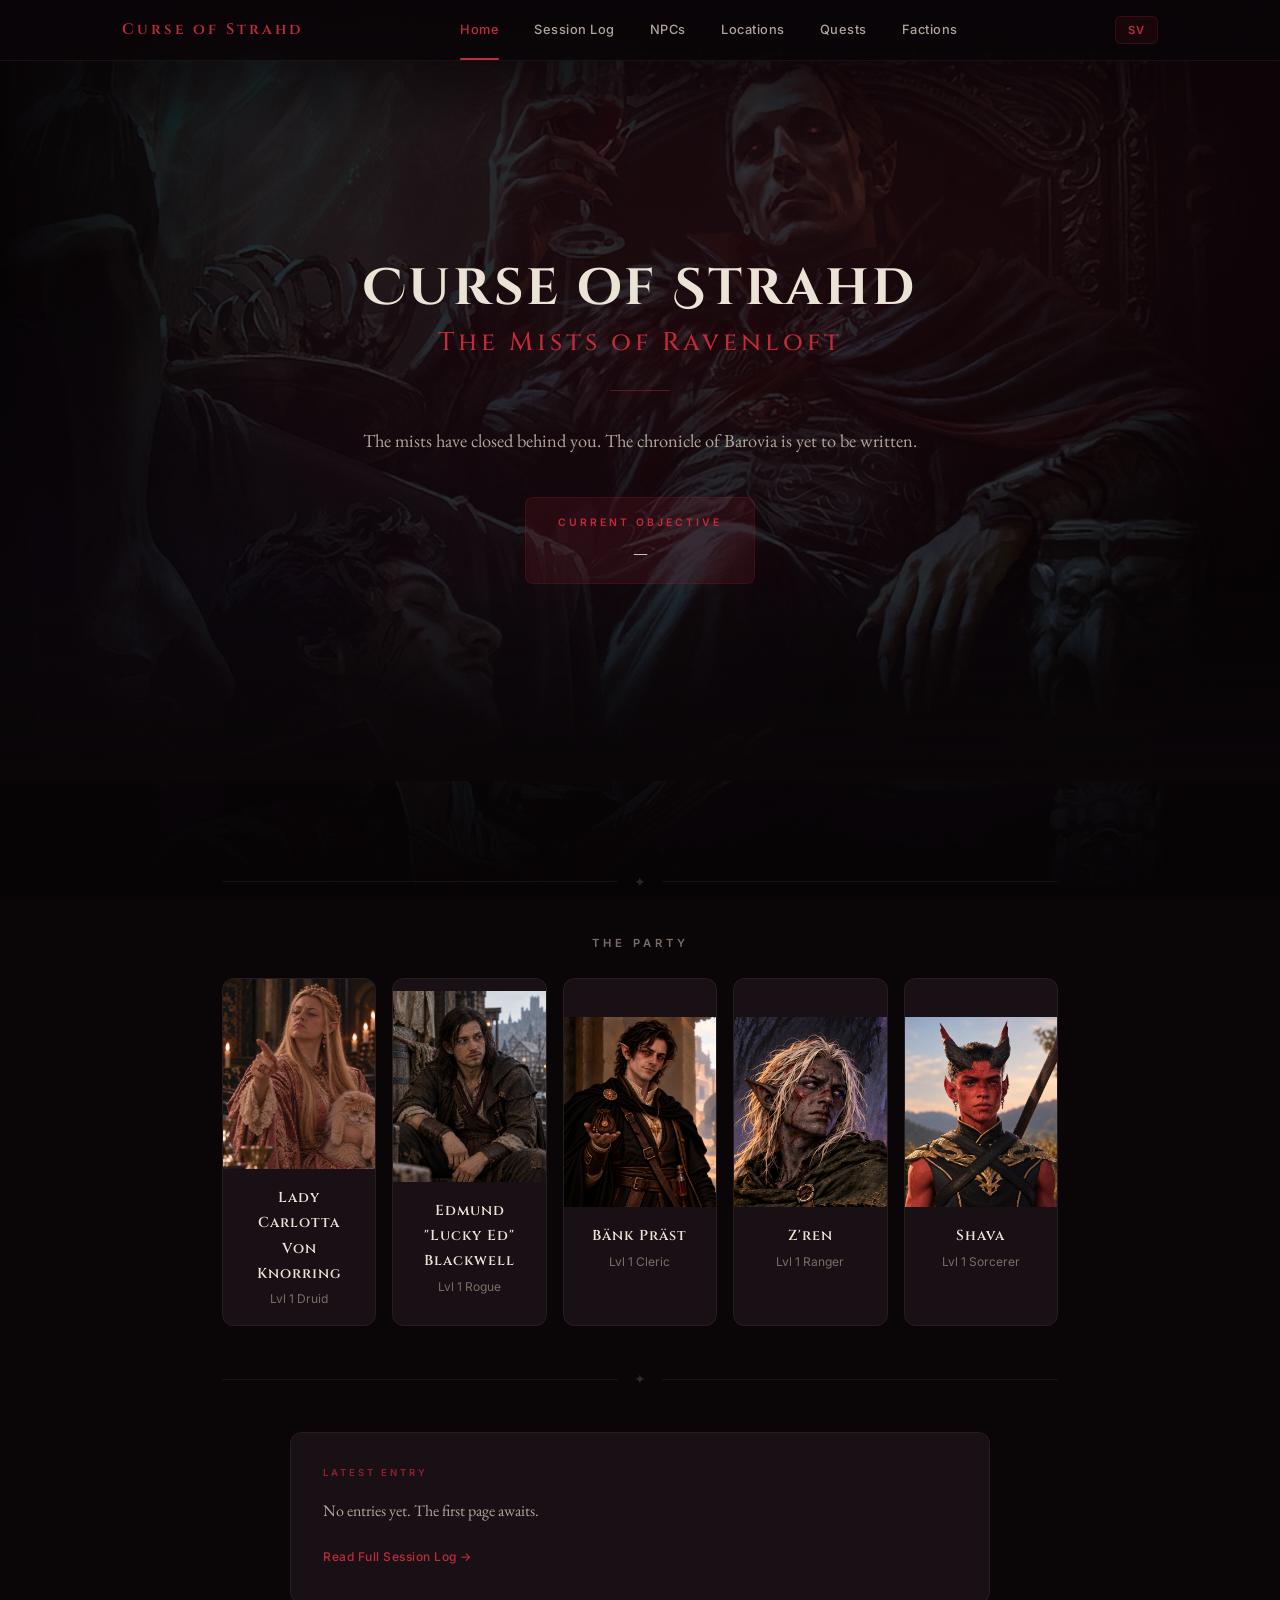
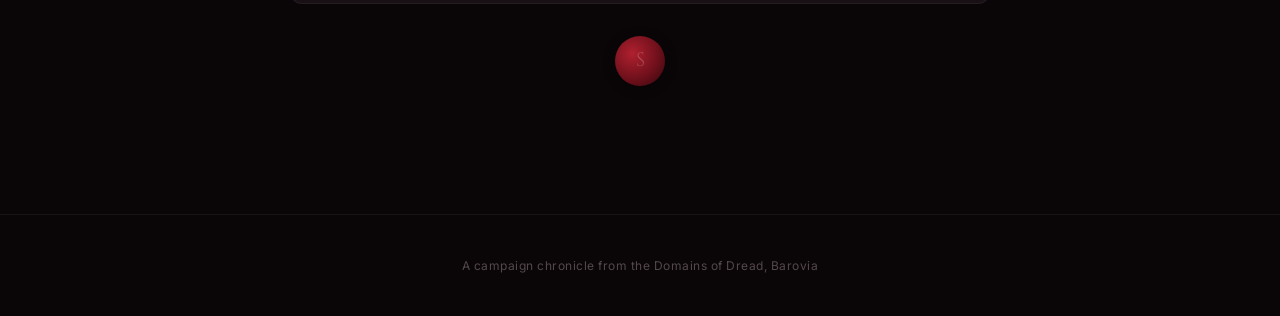
==== commit 6d3e1955: "Add party characters with backstory popup - Five player characters with portraits in campaign.json -" ====
--- a/index.html
+++ b/index.html
@@ -4,7 +4,7 @@
   <meta charset="UTF-8">
   <meta name="viewport" content="width=device-width, initial-scale=1.0">
   <title>Curse of Strahd</title>
-  <link rel="stylesheet" href="assets/css/styles.css">
+  <link rel="stylesheet" href="assets/css/styles.css?v=3">
   <link rel="icon" href="data:image/svg+xml,<svg xmlns='http://www.w3.org/2000/svg' viewBox='0 0 100 100'><text y='.9em' font-size='90'>🦇</text></svg>">
 </head>
 <body>
@@ -73,27 +73,85 @@
 
   <button class="scroll-top" aria-label="Scroll to top">↑</button>
 
-  <script src="assets/js/data.js?v=1"></script>
-  <script src="assets/js/i18n.js?v=1"></script>
-  <script src="assets/js/app.js?v=1"></script>
+  <dialog class="pc-dialog" id="pc-dialog" aria-labelledby="pc-dialog-name">
+    <div class="pc-dialog-panel">
+      <button type="button" class="pc-dialog-close" aria-label="Close">✕</button>
+      <div class="pc-dialog-portrait"><img src="" alt=""></div>
+      <div class="pc-dialog-body">
+        <h2 class="pc-dialog-name" id="pc-dialog-name"></h2>
+        <div class="pc-dialog-detail"></div>
+        <div class="pc-dialog-label" data-i18n="party.backstory">Backstory</div>
+        <div class="pc-dialog-story"></div>
+      </div>
+    </div>
+  </dialog>
+
+  <script src="assets/js/data.js?v=3"></script>
+  <script src="assets/js/i18n.js?v=3"></script>
+  <script src="assets/js/app.js?v=3"></script>
   <script>
     campaignReady.then(() => {
       const partyGrid = document.getElementById('party-grid');
-      if (!CAMPAIGN.party.length) partyGrid.innerHTML = emptyState('empty.party');
-      CAMPAIGN.party.forEach(pc => {
-        const card = document.createElement('div');
-        card.className = 'party-card fade-in';
-        card.innerHTML = `
-          <div class="party-portrait">
-            <img src="${pc.image}" alt="${pc.name}">
-          </div>
-          <div class="party-card-info">
-            <div class="card-name">${pc.name}</div>
-            <div class="card-detail">${pc.race} ${pc.class} (Lvl ${pc.level})</div>
-            ${pc.subclass ? `<div class="card-subclass">${pc.subclass}</div>` : ''}
-            <div class="card-player">${pc.player}</div>
-          </div>`;
-        partyGrid.appendChild(card);
+      const pcDialog = document.getElementById('pc-dialog');
+
+      // "Lvl 1 Druid" — skips whatever hasn't been filled in yet
+      function pcDetail(pc) {
+        return [pc.level && `Lvl ${pc.level}`, pc.race, pc.class].filter(Boolean).join(' ');
+      }
+
+      function renderParty() {
+        partyGrid.innerHTML = CAMPAIGN.party.length ? '' : emptyState('empty.party');
+        CAMPAIGN.party.forEach(pc => {
+          const card = document.createElement('button');
+          card.type = 'button';
+          card.className = 'party-card fade-in';
+          card.setAttribute('aria-label', `${t('party.open')} ${pc.name}`);
+          card.innerHTML = `
+            <div class="party-portrait">
+              <img src="${pc.image}" alt="">
+            </div>
+            <div class="party-card-info">
+              <div class="card-name">${pc.name}</div>
+              ${pcDetail(pc) ? `<div class="card-detail">${pcDetail(pc)}</div>` : ''}
+              ${pc.subclass ? `<div class="card-subclass">${pc.subclass}</div>` : ''}
+              ${pc.player ? `<div class="card-player">${pc.player}</div>` : ''}
+            </div>`;
+          card.addEventListener('click', () => openBackstory(pc));
+          partyGrid.appendChild(card);
+        });
+      }
+
+      function fillBackstory(pc) {
+        pcDialog.dataset.pc = pc.id;
+        pcDialog.querySelector('.pc-dialog-portrait img').src = pc.image;
+        pcDialog.querySelector('.pc-dialog-portrait img').alt = pc.name;
+        pcDialog.querySelector('.pc-dialog-name').textContent = pc.name;
+        pcDialog.querySelector('.pc-dialog-detail').textContent =
+          [pcDetail(pc), pc.subclass].filter(Boolean).join(' · ');
+        pcDialog.querySelector('.pc-dialog-close').setAttribute('aria-label', t('party.close'));
+
+        // Blank lines in campaign.json separate paragraphs
+        const story = getPartyBackstory(pc);
+        pcDialog.querySelector('.pc-dialog-story').innerHTML = story
+          ? story.split(/\n\s*\n/).map(p => `<p>${p.trim()}</p>`).join('')
+          : `<p class="pc-dialog-empty">${t('party.nobackstory')}</p>`;
+      }
+
+      function openBackstory(pc) {
+        fillBackstory(pc);
+        pcDialog.showModal();
+        pcDialog.querySelector('.pc-dialog-body').scrollTop = 0;
+      }
+
+      pcDialog.querySelector('.pc-dialog-close').addEventListener('click', () => pcDialog.close());
+      // Clicking the dimmed backdrop (the <dialog> itself, outside the panel) closes it
+      pcDialog.addEventListener('click', e => { if (e.target === pcDialog) pcDialog.close(); });
+
+      renderParty();
+      window.addEventListener('langchange', () => {
+        renderParty();
+        const open = pcDialog.open && CAMPAIGN.party.find(pc => pc.id === pcDialog.dataset.pc);
+        if (open) fillBackstory(open);
       });
 
       function renderLatestSummary() {
--- a/assets/css/styles.css
+++ b/assets/css/styles.css
@@ -314,7 +314,7 @@
   right: 0;
   bottom: 0;
   z-index: -1;
-  background: url('../images/bg-strahd.webp') center center / cover no-repeat fixed;
+  background: url('../images/bg-strahd.webp') center center / cover no-repeat;
   opacity: 0.22;
   filter: saturate(0.7) contrast(1.05);
   pointer-events: none;
@@ -398,14 +398,24 @@
   margin-bottom: 1.5rem;
 }
 
+/* Flex (not grid) so an odd last row of portraits stays centred */
 .party-grid {
-  display: grid;
-  grid-template-columns: repeat(4, 1fr);
-  gap: 1.25rem;
+  --party-cols: 5;
+  --party-gap: 1rem;
+  display: flex;
+  flex-wrap: wrap;
+  justify-content: center;
+  gap: var(--party-gap);
   margin: 0 0 2rem;
 }
 
 .party-card {
+  flex: 0 0 calc((100% - (var(--party-cols) - 1) * var(--party-gap)) / var(--party-cols));
+  display: block;
+  padding: 0;
+  font: inherit;
+  color: inherit;
+  cursor: pointer;
   background: var(--bg-card);
   border: 1px solid var(--border);
   border-radius: var(--radius-lg);
@@ -414,6 +424,11 @@
   transition: all var(--transition);
 }
 
+.party-card:focus-visible {
+  outline: 2px solid var(--accent);
+  outline-offset: 3px;
+}
+
 .party-card:hover {
   border-color: var(--border-hover);
   transform: translateY(-2px);
@@ -422,12 +437,13 @@
 
 .party-portrait {
   width: 100%;
-  aspect-ratio: 1;
+  aspect-ratio: 4 / 5;
   overflow: hidden;
   background: var(--bg-surface);
 }
 
 .party-portrait img {
+  display: block;
   width: 100%;
   height: 100%;
   object-fit: cover;
@@ -707,6 +723,10 @@
   border-color: var(--accent-dim);
   color: var(--accent);
   background: var(--accent-glow);
+}
+
+.filter-row {
+  display: contents;
 }
 
 /* ═══════════════════════ NPC CARDS ═══════════════════════ */
@@ -1125,6 +1145,171 @@
 .faction-contact-tag {
   background: var(--bg-surface);
   color: var(--text-secondary);
+}
+
+/* ═══════════════════════ CHARACTER BACKSTORY DIALOG ═══════════════════════ */
+
+.pc-dialog {
+  width: min(880px, calc(100% - 2rem));
+  max-width: none;
+  max-height: min(640px, calc(100dvh - 2rem));
+  margin: auto; /* the global * { margin: 0 } reset would otherwise pin it top-left */
+  padding: 0;
+  border: 1px solid var(--border-hover);
+  border-radius: var(--radius-lg);
+  background: var(--bg-card);
+  color: var(--text-primary);
+  box-shadow: 0 24px 80px var(--shadow-heavy), 0 0 60px var(--accent-glow);
+  overflow: hidden;
+}
+
+.pc-dialog::backdrop {
+  background: rgba(5, 2, 4, 0.8);
+  backdrop-filter: blur(4px);
+}
+
+.pc-dialog[open] {
+  animation: pcDialogIn 0.3s ease;
+}
+
+@keyframes pcDialogIn {
+  from { opacity: 0; transform: translateY(12px) scale(0.98); }
+  to   { opacity: 1; transform: none; }
+}
+
+.pc-dialog-panel {
+  position: relative;
+  display: grid;
+  grid-template-columns: 2fr 3fr;
+  height: min(640px, calc(100dvh - 2rem));
+}
+
+.pc-dialog-portrait {
+  position: relative;
+  background: var(--bg-surface);
+  overflow: hidden;
+}
+
+.pc-dialog-portrait img {
+  display: block;
+  width: 100%;
+  height: 100%;
+  object-fit: cover;
+  object-position: center 15%;
+}
+
+/* Blend the portrait into the text column */
+.pc-dialog-portrait::after {
+  content: '';
+  position: absolute;
+  inset: 0;
+  background: linear-gradient(90deg, transparent 70%, var(--bg-card) 100%);
+  pointer-events: none;
+}
+
+.pc-dialog-body {
+  padding: 2.5rem 2.25rem 2rem;
+  overflow-y: auto;
+  overscroll-behavior: contain;
+}
+
+.pc-dialog-name {
+  font-family: var(--font-heading);
+  font-size: 1.8rem;
+  font-weight: 600;
+  letter-spacing: 1.5px;
+  color: var(--text-primary);
+  margin: 0;
+  padding-right: 2rem;
+}
+
+.pc-dialog-detail {
+  font-family: var(--font-ui);
+  font-size: 0.8rem;
+  color: var(--text-muted);
+  margin-top: 0.35rem;
+}
+
+.pc-dialog-detail:empty { display: none; }
+
+.pc-dialog-label {
+  font-family: var(--font-ui);
+  font-size: 0.7rem;
+  font-weight: 600;
+  letter-spacing: 3px;
+  text-transform: uppercase;
+  color: var(--accent);
+  margin: 1.75rem 0 0.9rem;
+  padding-bottom: 0.6rem;
+  border-bottom: 1px solid rgba(var(--accent-rgb), 0.2);
+}
+
+.pc-dialog-story p {
+  font-size: 1.08rem;
+  line-height: 1.75;
+  color: var(--text-secondary);
+  margin: 0 0 1rem;
+}
+
+.pc-dialog-story .pc-dialog-empty {
+  font-style: italic;
+  color: var(--text-muted);
+}
+
+.pc-dialog-close {
+  position: absolute;
+  top: 0.75rem;
+  right: 0.75rem;
+  z-index: 1;
+  width: 44px;
+  height: 44px;
+  display: flex;
+  align-items: center;
+  justify-content: center;
+  border: 1px solid var(--border);
+  border-radius: 50%;
+  background: rgba(10, 6, 8, 0.6);
+  color: var(--text-secondary);
+  font-size: 1rem;
+  cursor: pointer;
+  transition: all var(--transition);
+}
+
+.pc-dialog-close:hover,
+.pc-dialog-close:focus-visible {
+  color: var(--text-primary);
+  border-color: var(--accent);
+  outline: none;
+}
+
+/* Phones: portrait on top, story scrolls underneath */
+@media (max-width: 640px) {
+  .pc-dialog {
+    width: calc(100% - 1rem);
+    max-height: calc(100dvh - 1rem);
+  }
+
+  .pc-dialog-panel {
+    grid-template-columns: 1fr;
+    grid-template-rows: 38dvh 1fr;
+    height: calc(100dvh - 1rem);
+  }
+
+  .pc-dialog-portrait::after {
+    background: linear-gradient(180deg, transparent 60%, var(--bg-card) 100%);
+  }
+
+  .pc-dialog-body {
+    padding: 1.25rem 1.25rem calc(1.5rem + env(safe-area-inset-bottom));
+  }
+
+  .pc-dialog-name {
+    font-size: 1.4rem;
+  }
+}
+
+body:has(.pc-dialog[open]) {
+  overflow: hidden;
 }
 
 /* ═══════════════════════ EMPTY STATE ═══════════════════════ */
@@ -1281,7 +1466,7 @@
   }
 
   .party-grid {
-    grid-template-columns: repeat(2, 1fr);
+    --party-cols: 3;
   }
 
   .npc-grid {
@@ -1341,8 +1526,8 @@
 
 @media (max-width: 480px) {
   .party-grid {
-    grid-template-columns: 1fr 1fr;
-    gap: 0.75rem;
+    --party-cols: 2;
+    --party-gap: 0.75rem;
   }
 
   .party-card-info {
@@ -1376,3 +1561,174 @@
     gap: 0.5rem;
   }
 }
+
+/* ═══════════════════════ MOBILE REFINEMENTS ═══════════════════════ */
+
+/* Dynamic viewport units keep heights stable while the mobile URL bar shows/hides */
+@supports (height: 100svh) {
+  body, .page-wrapper { min-height: 100svh; }
+  .hero { min-height: 80svh; }
+}
+
+/* Only apply lift/zoom hover effects on devices that can actually hover,
+   so cards don't stay "stuck" after a tap on touch screens */
+@media (hover: none) {
+  .party-card:hover,
+  .npc-card:hover {
+    transform: none;
+    box-shadow: none;
+    border-color: var(--border);
+  }
+  .party-card:hover .party-portrait img,
+  .npc-card:hover .npc-portrait img {
+    transform: none;
+  }
+}
+
+button, a { -webkit-tap-highlight-color: transparent; }
+
+@media (max-width: 768px) {
+  .nav-container {
+    padding: 0 1.25rem;
+  }
+
+  .nav-brand {
+    font-size: 0.85rem;
+    letter-spacing: 2px;
+    white-space: nowrap;
+  }
+
+  .nav-toggle {
+    width: 44px;
+    height: 44px;
+    display: flex;
+    align-items: center;
+    justify-content: center;
+  }
+
+  .lang-toggle {
+    min-height: 34px;
+  }
+
+  .nav-links {
+    max-height: calc(100svh - 60px);
+    overflow-y: auto;
+  }
+
+  .nav-links a {
+    padding: 1rem 1.5rem;
+    font-size: 0.9rem;
+    text-align: center;
+  }
+
+  .nav-links a.active::after {
+    left: 40%;
+    right: 40%;
+  }
+
+  /* 16px prevents iOS Safari from zooming in when the field is focused */
+  .search-input {
+    font-size: 16px;
+  }
+
+  /* Session filters: one horizontally swipeable row instead of a ragged grid */
+  .filter-row {
+    display: flex;
+    flex: 1 1 100%;
+    gap: 0.5rem;
+    overflow-x: auto;
+    scrollbar-width: none;
+    scroll-snap-type: x proximity;
+    scroll-padding-inline: 1.25rem;
+    margin: 0 -1.25rem;
+    padding: 0 1.25rem 0.25rem;
+    -webkit-mask-image: linear-gradient(90deg, transparent 0, #000 1.25rem, #000 calc(100% - 2rem), transparent 100%);
+            mask-image: linear-gradient(90deg, transparent 0, #000 1.25rem, #000 calc(100% - 2rem), transparent 100%);
+  }
+
+  .filter-row::-webkit-scrollbar {
+    display: none;
+  }
+
+  .search-bar .filter-row .filter-btn {
+    flex: 0 0 auto;
+    min-width: 44px;
+    min-height: 38px;
+    padding: 0.5rem 0.8rem;
+    scroll-snap-align: start;
+  }
+
+  .session-title {
+    overflow-wrap: anywhere;
+  }
+
+  .location-events li,
+  .faction-description,
+  .npc-detail {
+    overflow-wrap: anywhere;
+  }
+
+  .scroll-top {
+    bottom: calc(1.25rem + env(safe-area-inset-bottom));
+    right: calc(1.25rem + env(safe-area-inset-right));
+    width: 44px;
+    height: 44px;
+  }
+
+  .main-footer {
+    padding-bottom: calc(2.5rem + env(safe-area-inset-bottom));
+  }
+}
+
+/* The nav (brand + six links + language toggle) needs ~900px on one line,
+   so collapse it into the hamburger menu before it starts wrapping */
+.nav-brand,
+.nav-links a {
+  white-space: nowrap;
+}
+
+@media (max-width: 960px) {
+  .nav-links {
+    display: none;
+    position: absolute;
+    top: 100%;
+    left: 0;
+    right: 0;
+    flex-direction: column;
+    align-items: stretch;
+    background: var(--bg-deep);
+    border-bottom: 1px solid var(--border);
+    box-shadow: 0 8px 30px var(--shadow-heavy);
+    max-height: calc(100vh - 60px);
+    overflow-y: auto;
+  }
+
+  .nav-links.open {
+    display: flex;
+  }
+
+  .nav-links a {
+    padding: 1rem 1.5rem;
+    line-height: 1.4;
+    font-size: 0.9rem;
+    text-align: center;
+    border-bottom: 1px solid var(--border);
+  }
+
+  .nav-links a.active::after {
+    left: 40%;
+    right: 40%;
+  }
+
+  .nav-toggle {
+    display: flex;
+    align-items: center;
+    justify-content: center;
+    width: 44px;
+    height: 44px;
+  }
+
+  .nav-right {
+    order: 2;
+  }
+}
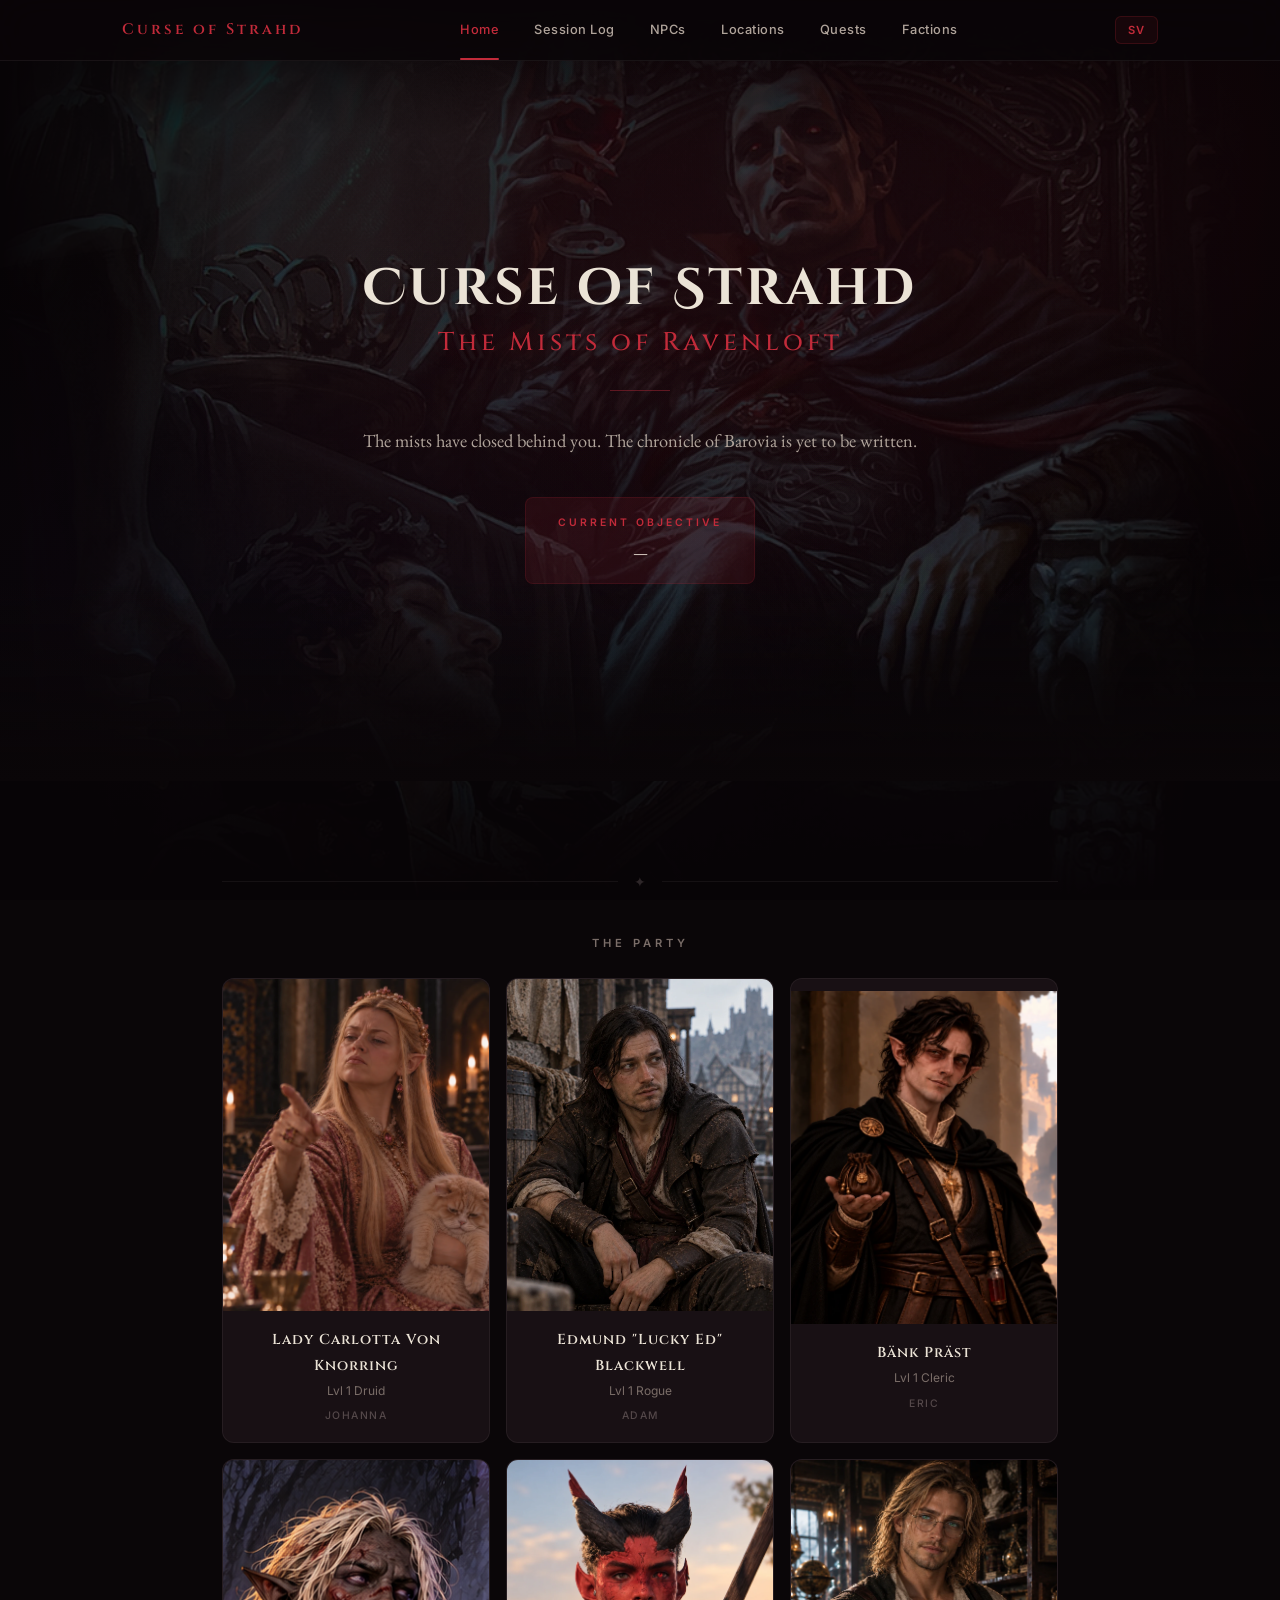
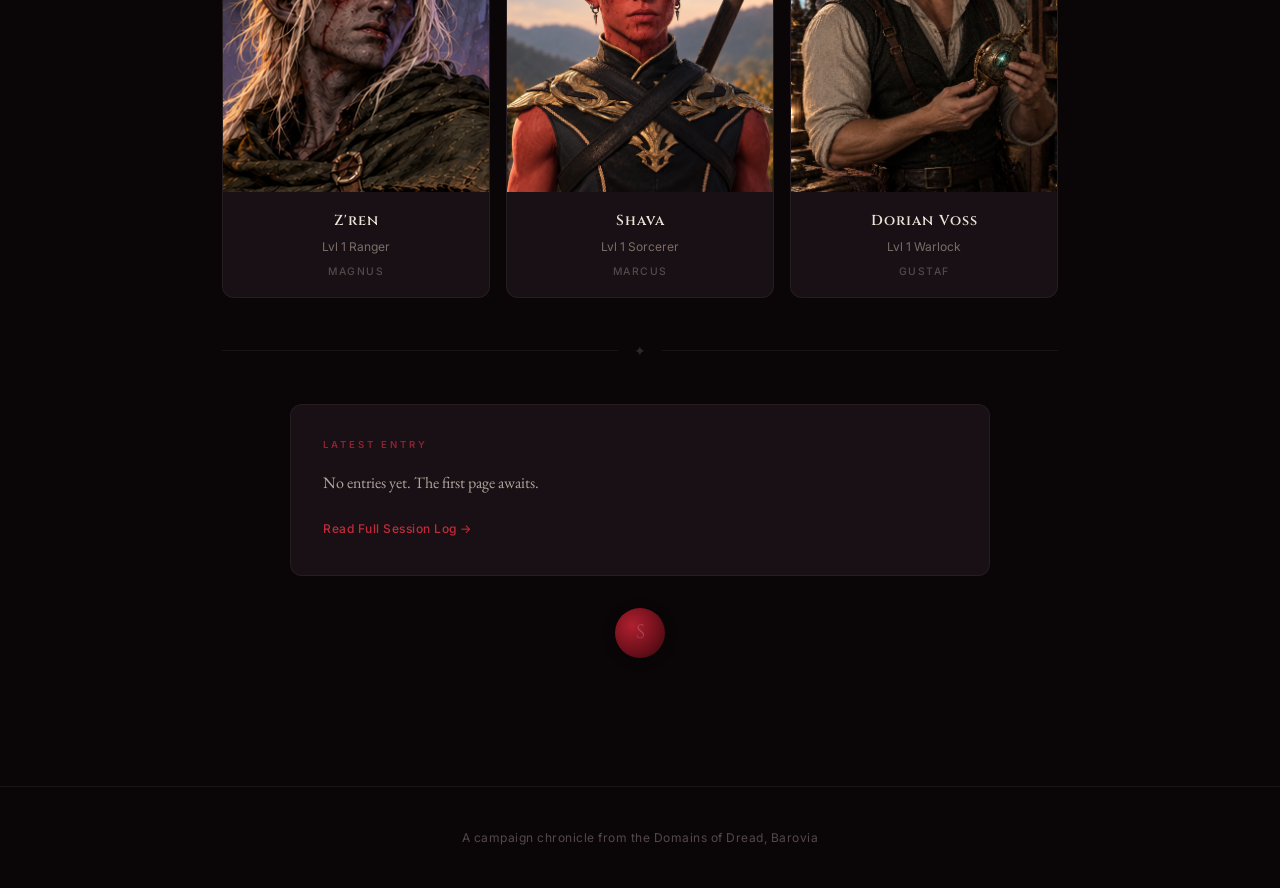
==== commit 7a6680b4: "Add Dorian Voss and player names - Dorian Voss (Lvl 1 Warlock) with portrait and EN/SV backstory - P" ====
--- a/index.html
+++ b/index.html
@@ -4,7 +4,7 @@
   <meta charset="UTF-8">
   <meta name="viewport" content="width=device-width, initial-scale=1.0">
   <title>Curse of Strahd</title>
-  <link rel="stylesheet" href="assets/css/styles.css?v=3">
+  <link rel="stylesheet" href="assets/css/styles.css?v=6">
   <link rel="icon" href="data:image/svg+xml,<svg xmlns='http://www.w3.org/2000/svg' viewBox='0 0 100 100'><text y='.9em' font-size='90'>🦇</text></svg>">
 </head>
 <body>
@@ -80,15 +80,16 @@
       <div class="pc-dialog-body">
         <h2 class="pc-dialog-name" id="pc-dialog-name"></h2>
         <div class="pc-dialog-detail"></div>
+        <div class="pc-dialog-player"></div>
         <div class="pc-dialog-label" data-i18n="party.backstory">Backstory</div>
         <div class="pc-dialog-story"></div>
       </div>
     </div>
   </dialog>
 
-  <script src="assets/js/data.js?v=3"></script>
-  <script src="assets/js/i18n.js?v=3"></script>
-  <script src="assets/js/app.js?v=3"></script>
+  <script src="assets/js/data.js?v=6"></script>
+  <script src="assets/js/i18n.js?v=6"></script>
+  <script src="assets/js/app.js?v=6"></script>
   <script>
     campaignReady.then(() => {
       const partyGrid = document.getElementById('party-grid');
@@ -128,12 +129,19 @@
         pcDialog.querySelector('.pc-dialog-name').textContent = pc.name;
         pcDialog.querySelector('.pc-dialog-detail').textContent =
           [pcDetail(pc), pc.subclass].filter(Boolean).join(' · ');
+        pcDialog.querySelector('.pc-dialog-player').textContent =
+          pc.player ? `${t('party.player')} ${pc.player}` : '';
         pcDialog.querySelector('.pc-dialog-close').setAttribute('aria-label', t('party.close'));
 
-        // Blank lines in campaign.json separate paragraphs
+        // Blank lines in campaign.json separate paragraphs; "## Title" starts a subheading
         const story = getPartyBackstory(pc);
         pcDialog.querySelector('.pc-dialog-story').innerHTML = story
-          ? story.split(/\n\s*\n/).map(p => `<p>${p.trim()}</p>`).join('')
+          ? story.split(/\n\s*\n/).map(block => {
+              const text = block.trim();
+              return text.startsWith('## ')
+                ? `<h3 class="pc-dialog-subhead">${text.slice(3)}</h3>`
+                : `<p>${text}</p>`;
+            }).join('')
           : `<p class="pc-dialog-empty">${t('party.nobackstory')}</p>`;
       }
 
--- a/assets/css/styles.css
+++ b/assets/css/styles.css
@@ -400,7 +400,7 @@
 
 /* Flex (not grid) so an odd last row of portraits stays centred */
 .party-grid {
-  --party-cols: 5;
+  --party-cols: 3;
   --party-gap: 1rem;
   display: flex;
   flex-wrap: wrap;
@@ -1230,7 +1230,18 @@
   margin-top: 0.35rem;
 }
 
-.pc-dialog-detail:empty { display: none; }
+.pc-dialog-player {
+  font-family: var(--font-ui);
+  font-size: 0.65rem;
+  font-weight: 500;
+  letter-spacing: 1.5px;
+  text-transform: uppercase;
+  color: var(--text-faded);
+  margin-top: 0.5rem;
+}
+
+.pc-dialog-detail:empty,
+.pc-dialog-player:empty { display: none; }
 
 .pc-dialog-label {
   font-family: var(--font-ui);
@@ -1249,6 +1260,15 @@
   line-height: 1.75;
   color: var(--text-secondary);
   margin: 0 0 1rem;
+}
+
+.pc-dialog-subhead {
+  font-family: var(--font-heading);
+  font-size: 1.05rem;
+  font-weight: 600;
+  letter-spacing: 1px;
+  color: var(--text-primary);
+  margin: 1.75rem 0 0.6rem;
 }
 
 .pc-dialog-story .pc-dialog-empty {
